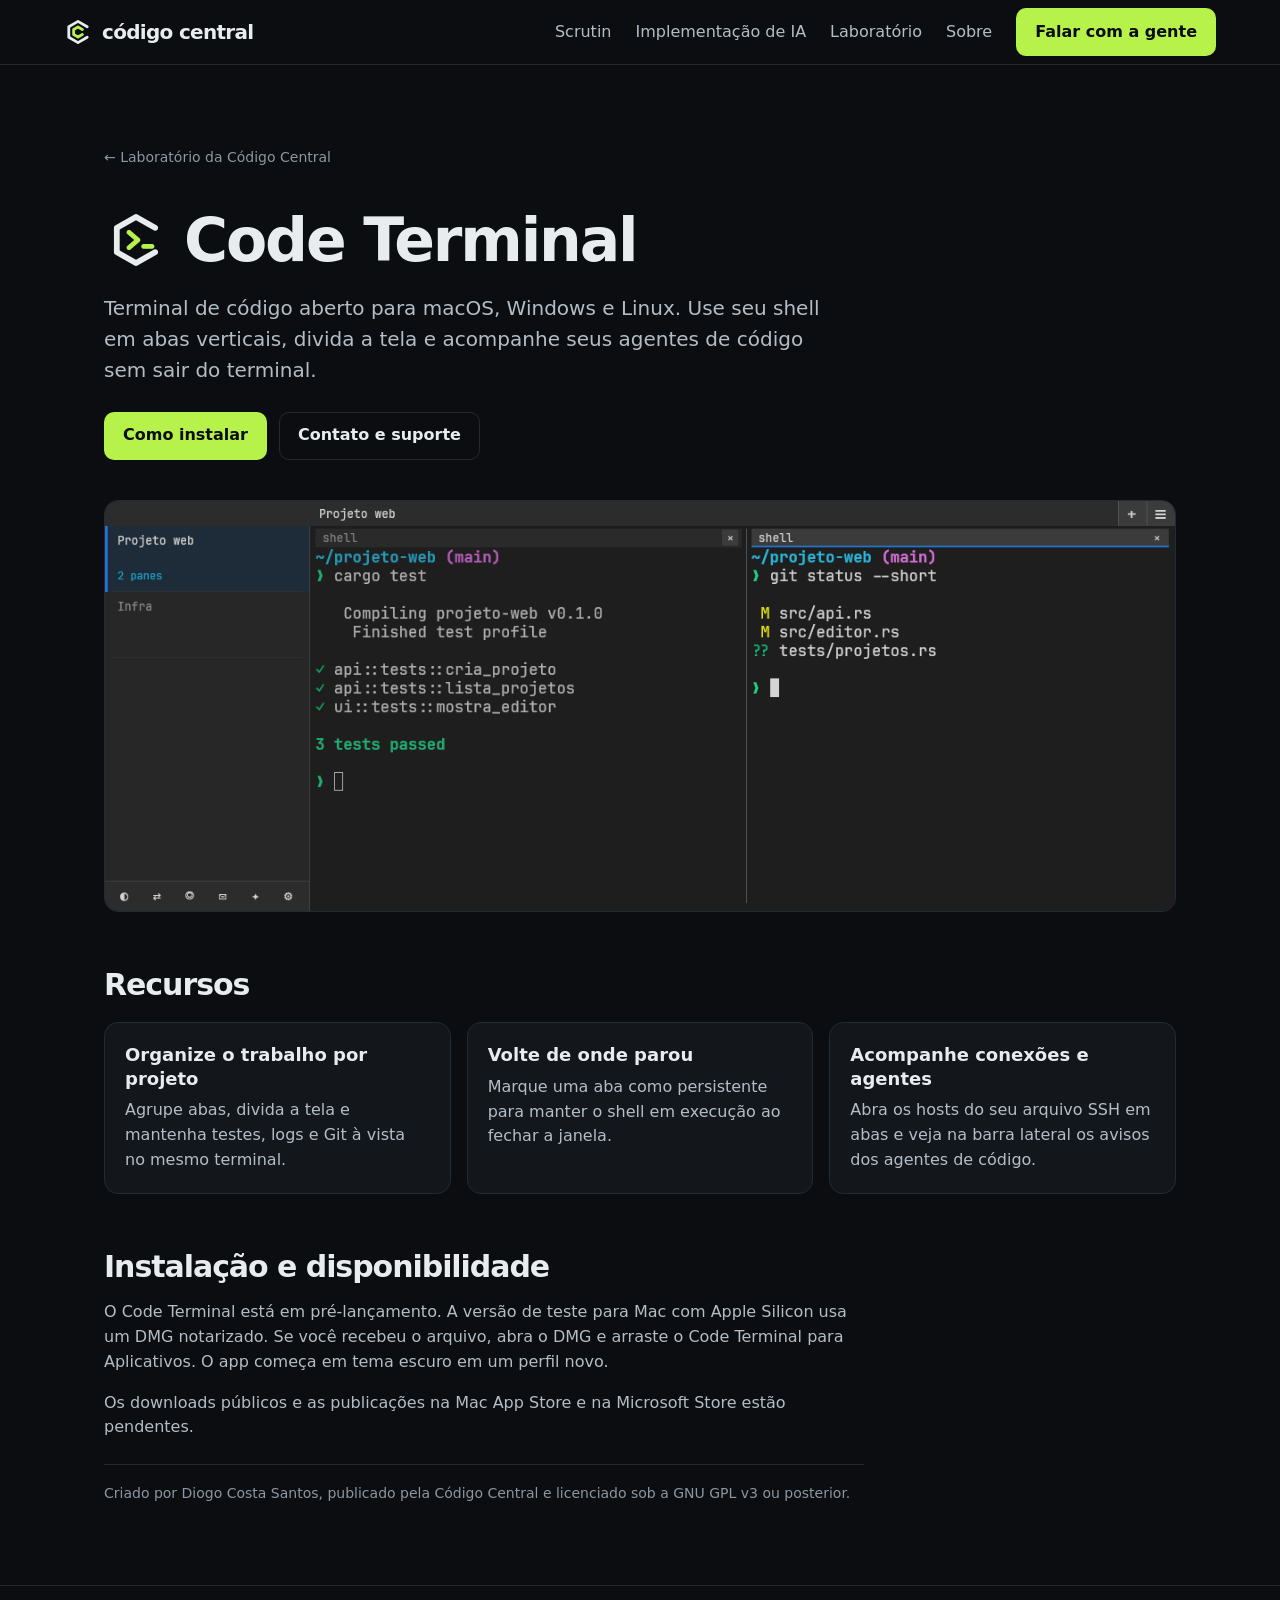
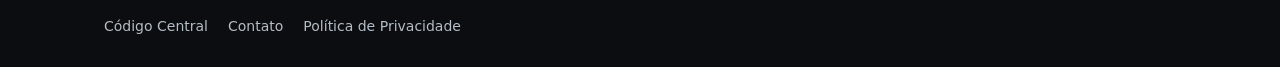
==== index.html @ 64b1bf0b "Publish Code Terminal product website" ====
<!doctype html>
<html lang="pt-BR">
<head>
  <meta charset="utf-8">
  <meta name="viewport" content="width=device-width, initial-scale=1">
  <meta name="theme-color" content="#0b0d10">
  <title>Code Terminal | Terminal de código aberto</title>
  <meta name="description" content="Terminal da Código Central para macOS, Windows e Linux, com abas verticais, painéis divididos, SSH e integração com agentes de código.">
  <link rel="canonical" href="https://codeterminal.codigocentral.com.br/">
  <meta property="og:type" content="website">
  <meta property="og:locale" content="pt_BR">
  <meta property="og:title" content="Code Terminal | Terminal de código aberto">
  <meta property="og:description" content="Use seu shell em abas verticais e acompanhe agentes de código sem sair do terminal.">
  <meta property="og:url" content="https://codeterminal.codigocentral.com.br/">
  <meta property="og:image" content="https://codeterminal.codigocentral.com.br/assets/interface.png">
  <meta property="og:image:alt" content="Code Terminal em tema escuro com dois painéis lado a lado">
  <link rel="icon" href="./assets/logo.png" type="image/png">
  <link rel="stylesheet" href="./styles.css">
</head>
<body>
  <header class="site-header">
    <div class="header-inner">
      <a class="brand" href="https://codigocentral.com.br/">
        <img src="./assets/codigo-central.svg" width="28" height="28" alt="">
        código central
      </a>
      <nav class="desktop-nav" aria-label="Navegação principal">
        <a href="https://scrutin.dev/">Scrutin</a>
        <a href="https://codigocentral.com.br/consultoria-ia">Implementação de IA</a>
        <a href="https://codigocentral.com.br/#laboratorio">Laboratório</a>
        <a href="https://codigocentral.com.br/sobre">Sobre</a>
        <a class="button primary" href="https://codigocentral.com.br/contato">Falar com a gente</a>
      </nav>
      <details class="mobile-nav">
        <summary aria-label="Menu">☰</summary>
        <nav aria-label="Navegação principal">
          <a href="https://scrutin.dev/">Scrutin</a>
          <a href="https://codigocentral.com.br/consultoria-ia">Implementação de IA</a>
          <a href="https://codigocentral.com.br/#laboratorio">Laboratório</a>
          <a href="https://codigocentral.com.br/sobre">Sobre</a>
          <a href="https://codigocentral.com.br/contato">Falar com a gente</a>
        </nav>
      </details>
    </div>
  </header>
  <main class="content">
    <a class="back" href="https://codigocentral.com.br/#laboratorio">← Laboratório da Código Central</a>
    <header class="hero">
      <div class="title">
        <img src="./assets/logo.png" width="64" height="64" alt="">
        <h1>Code Terminal</h1>
      </div>
      <p>Terminal de código aberto para macOS, Windows e Linux. Use seu shell em abas verticais, divida a tela e acompanhe seus agentes de código sem sair do terminal.</p>
      <div class="actions">
        <a class="button primary" href="#instalacao">Como instalar</a>
        <a class="button" href="https://codigocentral.com.br/contato">Contato e suporte</a>
      </div>
    </header>
    <img class="preview" src="./assets/interface.png" width="1200" height="460" alt="Code Terminal no tema escuro, com abas de projeto e painéis de testes e Git lado a lado">
    <section aria-labelledby="recursos">
      <h2 id="recursos">Recursos</h2>
      <div class="cards">
        <article><h3>Organize o trabalho por projeto</h3><p>Agrupe abas, divida a tela e mantenha testes, logs e Git à vista no mesmo terminal.</p></article>
        <article><h3>Volte de onde parou</h3><p>Marque uma aba como persistente para manter o shell em execução ao fechar a janela.</p></article>
        <article><h3>Acompanhe conexões e agentes</h3><p>Abra os hosts do seu arquivo SSH em abas e veja na barra lateral os avisos dos agentes de código.</p></article>
      </div>
    </section>
    <section class="installation" aria-labelledby="instalacao">
      <h2 id="instalacao">Instalação e disponibilidade</h2>
      <p>O Code Terminal está em pré-lançamento. A versão de teste para Mac com Apple Silicon usa um DMG notarizado. Se você recebeu o arquivo, abra o DMG e arraste o Code Terminal para Aplicativos. O app começa em tema escuro em um perfil novo.</p>
      <p>Os downloads públicos e as publicações na Mac App Store e na Microsoft Store estão pendentes.</p>
      <p class="credits">Criado por Diogo Costa Santos, publicado pela Código Central e licenciado sob a GNU GPL v3 ou posterior.</p>
    </section>
  </main>
  <footer class="site-footer">
    <div class="content footer-inner">
      <a href="https://codigocentral.com.br/">Código Central</a>
      <a href="https://codigocentral.com.br/contato">Contato</a>
      <a href="https://codigocentral.com.br/PoliticaDePrivacidade">Política de Privacidade</a>
    </div>
  </footer>
</body>
</html>
---- styles.css ----
:root {
  color-scheme: dark;
  --background: #0b0d10;
  --surface: #13171c;
  --border: #232a32;
  --text: #e8ecef;
  --muted: #b4bdc6;
  --subtle: #8c97a2;
  --accent: #b6f24a;
}
*, *::before, *::after { box-sizing: border-box; }
body { margin: 0; background: var(--background); color: var(--text); font: 1rem/1.55 system-ui, sans-serif; }
a { color: inherit; }
a:focus-visible, summary:focus-visible { outline: 2px solid var(--accent); outline-offset: 4px; }
.site-header { position: sticky; top: 0; z-index: 1; background: var(--background); border-bottom: 1px solid var(--border); }
.header-inner { display: flex; justify-content: space-between; align-items: center; min-height: 64px; max-width: 1200px; padding: 8px 24px; margin: auto; }
.brand { display: flex; align-items: center; gap: 10px; font-size: 1.25rem; font-weight: 750; letter-spacing: -.035em; }
.brand, .site-header a, .back, .button, .site-footer a { text-decoration: none; }
.desktop-nav { display: flex; align-items: center; gap: 24px; }
.desktop-nav > a:not(.button), .site-footer a { color: var(--muted); }
.desktop-nav > a:not(.button):hover, .back:hover, .site-footer a:hover { color: var(--accent); }
.mobile-nav { display: none; position: relative; }
.mobile-nav summary { cursor: pointer; list-style: none; min-width: 44px; min-height: 44px; display: grid; place-items: center; }
.mobile-nav summary::-webkit-details-marker { display: none; }
.mobile-nav nav { position: absolute; top: 100%; right: 0; width: max-content; display: grid; padding: 10px; background: var(--surface); border: 1px solid var(--border); border-radius: 10px; }
.mobile-nav nav a { padding: 8px 12px; }
.mobile-nav nav a:hover { color: var(--accent); }
.content { max-width: 1120px; padding-inline: 24px; margin-inline: auto; }
main.content { padding-block: 80px; }
.back { color: var(--subtle); font-size: .875rem; }
.hero { max-width: 720px; margin-block: 36px 40px; }
.title { display: flex; align-items: center; gap: 16px; margin-bottom: 18px; }
.title img { flex: 0 0 auto; }
h1, h2, h3, p { margin: 0; }
h1, h2 { line-height: 1.15; letter-spacing: -.035em; }
h1 { font-size: clamp(2.2rem, 5vw, 3.75rem); }
h2 { font-size: clamp(1.5rem, 3vw, 1.875rem); }
h3 { font-size: 1.125rem; line-height: 1.3; }
p { color: var(--muted); }
.hero p { font-size: clamp(1.125rem, 2.2vw, 1.25rem); }
.actions { display: flex; flex-wrap: wrap; gap: 12px; margin-top: 26px; }
.button { display: inline-flex; align-items: center; justify-content: center; min-height: 48px; padding: 9px 18px; border: 1px solid var(--border); border-radius: 10px; font-weight: 650; }
.button:hover { border-color: var(--subtle); }
.button.primary { background: var(--accent); color: var(--background); border-color: transparent; }
.button.primary:hover { opacity: .9; }
.preview { display: block; width: 100%; height: auto; border: 1px solid var(--border); border-radius: 14px; }
main section { margin-top: 56px; }
.cards { display: grid; grid-template-columns: repeat(3, minmax(0, 1fr)); gap: 16px; margin-top: 20px; }
.cards article { padding: 20px; background: var(--surface); border: 1px solid var(--border); border-radius: 14px; }
.cards p { margin-top: 8px; }
.installation { max-width: 760px; }
.installation h2 { scroll-margin-top: 96px; }
.installation p { margin-top: 16px; }
.installation .credits { margin-top: 24px; padding-top: 18px; border-top: 1px solid var(--border); font-size: .875rem; color: var(--subtle); }
.site-footer { border-top: 1px solid var(--border); }
.footer-inner { display: flex; flex-wrap: wrap; gap: 20px; padding-block: 30px; font-size: .875rem; }
@media (max-width: 800px) {
  .desktop-nav { display: none; }
  .mobile-nav { display: block; }
  main.content { padding-top: 56px; }
  .cards { grid-template-columns: 1fr; }
}
@media (max-width: 380px) {
  .title { gap: 12px; }
  .title img { width: 52px; height: 52px; }
  .button { padding-inline: 14px; }
}
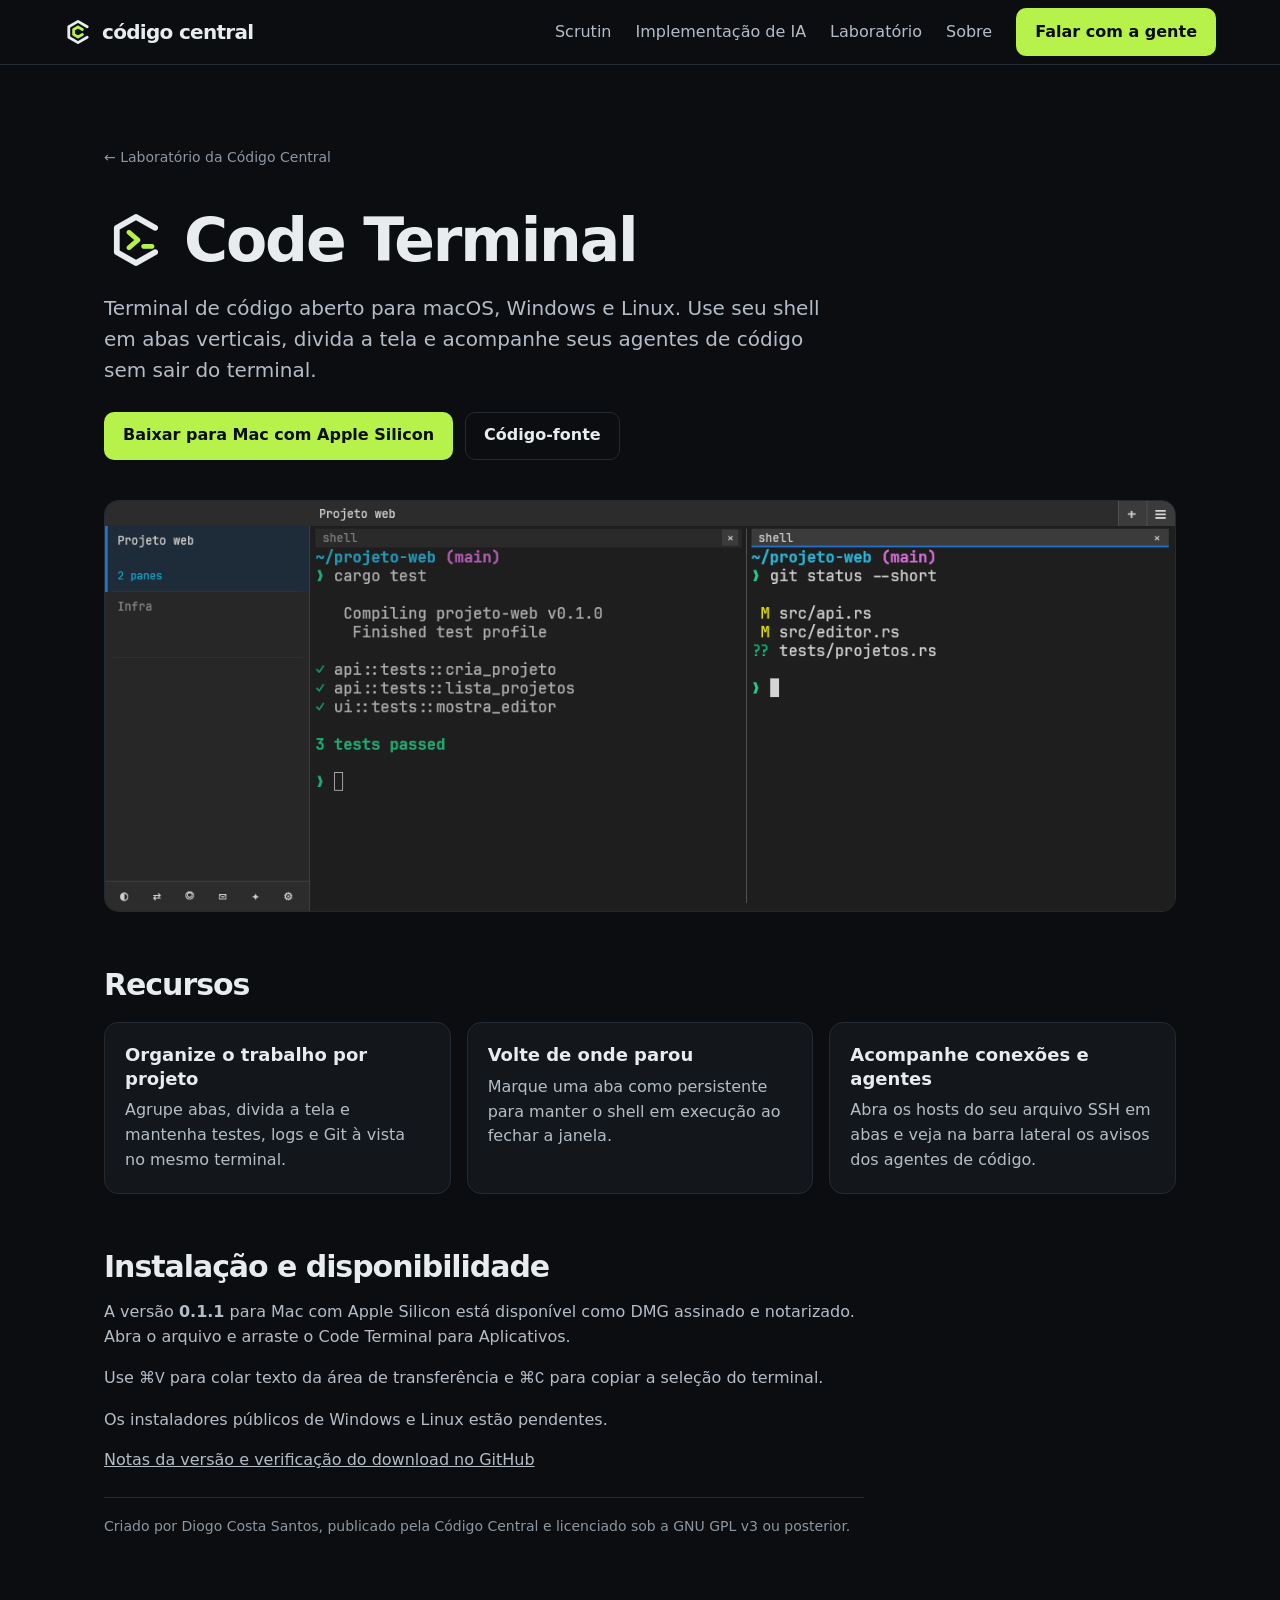
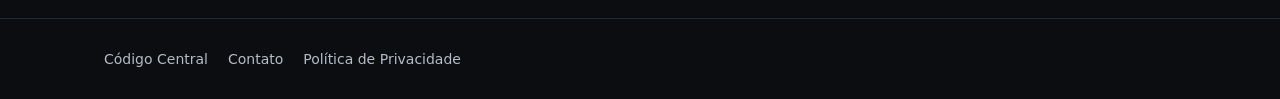
==== commit 2f0631d4: "Publish Code Terminal 0.1.1 downloads" ====
--- a/index.html
+++ b/index.html
@@ -52,8 +52,8 @@
       </div>
       <p>Terminal de código aberto para macOS, Windows e Linux. Use seu shell em abas verticais, divida a tela e acompanhe seus agentes de código sem sair do terminal.</p>
       <div class="actions">
-        <a class="button primary" href="#instalacao">Como instalar</a>
-        <a class="button" href="https://codigocentral.com.br/contato">Contato e suporte</a>
+        <a class="button primary" href="https://github.com/codigocentral/code-terminal/releases/download/v0.1.1/CodeTerminal-0.1.1-macos-arm64-notarized.dmg">Baixar para Mac com Apple Silicon</a>
+        <a class="button" href="https://github.com/codigocentral/code-terminal/releases/download/v0.1.1/CodeTerminal-0.1.1-source.tar.gz">Código-fonte</a>
       </div>
     </header>
     <img class="preview" src="./assets/interface.png" width="1200" height="460" alt="Code Terminal no tema escuro, com abas de projeto e painéis de testes e Git lado a lado">
@@ -67,8 +67,10 @@
     </section>
     <section class="installation" aria-labelledby="instalacao">
       <h2 id="instalacao">Instalação e disponibilidade</h2>
-      <p>O Code Terminal está em pré-lançamento. A versão de teste para Mac com Apple Silicon usa um DMG notarizado. Se você recebeu o arquivo, abra o DMG e arraste o Code Terminal para Aplicativos. O app começa em tema escuro em um perfil novo.</p>
-      <p>Os downloads públicos e as publicações na Mac App Store e na Microsoft Store estão pendentes.</p>
+      <p>A versão <strong>0.1.1</strong> para Mac com Apple Silicon está disponível como DMG assinado e notarizado. Abra o arquivo e arraste o Code Terminal para Aplicativos.</p>
+      <p>Use <kbd>⌘V</kbd> para colar texto da área de transferência e <kbd>⌘C</kbd> para copiar a seleção do terminal.</p>
+      <p>Os instaladores públicos de Windows e Linux estão pendentes.</p>
+      <p><a href="https://github.com/codigocentral/code-terminal/releases/tag/v0.1.1">Notas da versão e verificação do download no GitHub</a></p>
       <p class="credits">Criado por Diogo Costa Santos, publicado pela Código Central e licenciado sob a GNU GPL v3 ou posterior.</p>
     </section>
   </main>
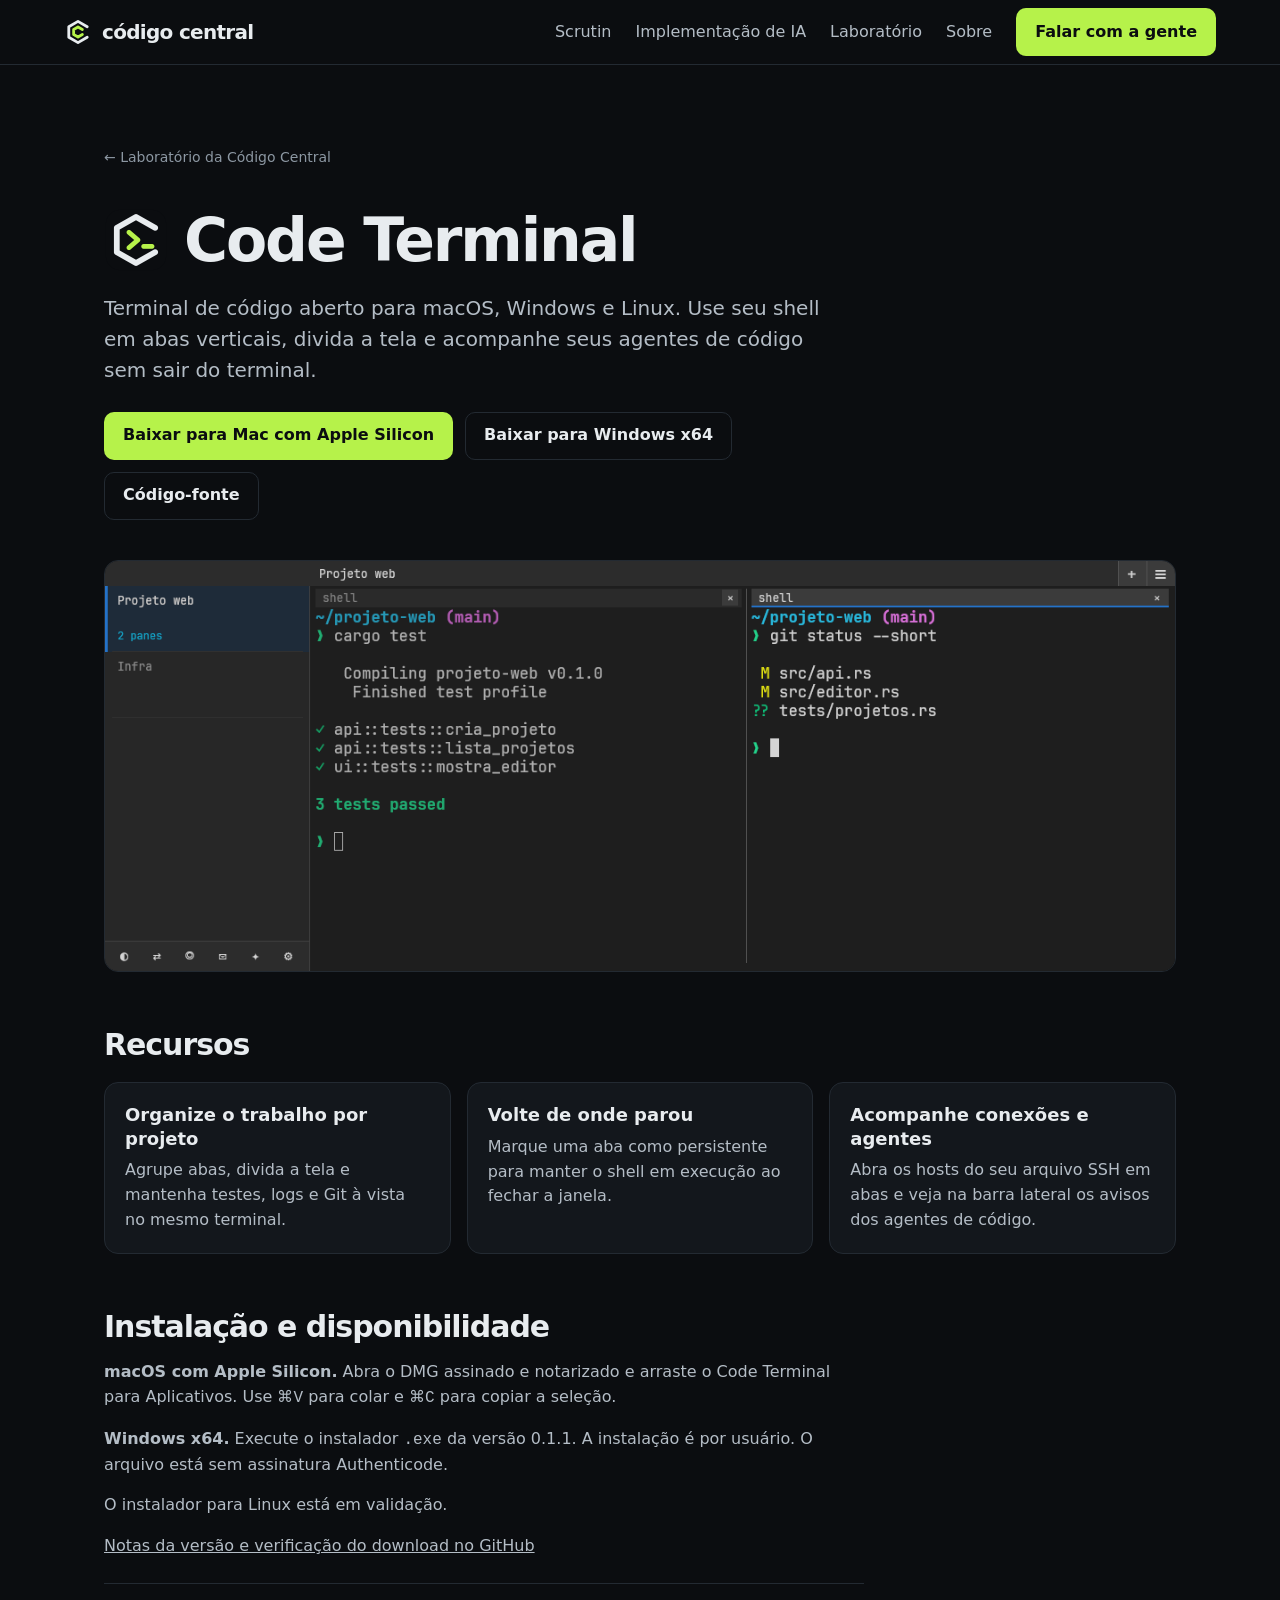
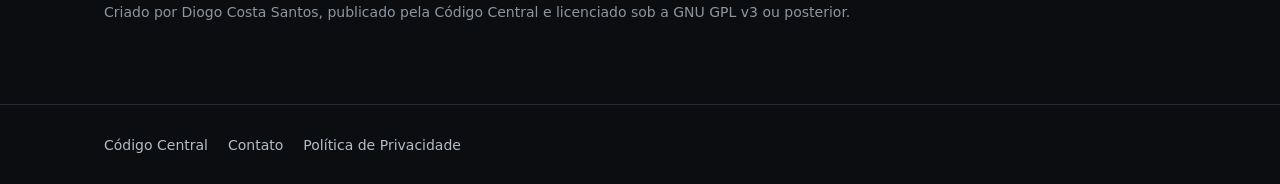
==== commit dd2f5672: "Add the Windows installer download" ====
--- a/index.html
+++ b/index.html
@@ -53,6 +53,7 @@
       <p>Terminal de código aberto para macOS, Windows e Linux. Use seu shell em abas verticais, divida a tela e acompanhe seus agentes de código sem sair do terminal.</p>
       <div class="actions">
         <a class="button primary" href="https://github.com/codigocentral/code-terminal/releases/download/v0.1.1/CodeTerminal-0.1.1-macos-arm64-notarized.dmg">Baixar para Mac com Apple Silicon</a>
+        <a class="button" href="https://github.com/codigocentral/code-terminal/releases/download/v0.1.1/CodeTerminal-0.1.1-windows-x64-setup.exe">Baixar para Windows x64</a>
         <a class="button" href="https://github.com/codigocentral/code-terminal/releases/download/v0.1.1/CodeTerminal-0.1.1-source.tar.gz">Código-fonte</a>
       </div>
     </header>
@@ -67,9 +68,9 @@
     </section>
     <section class="installation" aria-labelledby="instalacao">
       <h2 id="instalacao">Instalação e disponibilidade</h2>
-      <p>A versão <strong>0.1.1</strong> para Mac com Apple Silicon está disponível como DMG assinado e notarizado. Abra o arquivo e arraste o Code Terminal para Aplicativos.</p>
-      <p>Use <kbd>⌘V</kbd> para colar texto da área de transferência e <kbd>⌘C</kbd> para copiar a seleção do terminal.</p>
-      <p>Os instaladores públicos de Windows e Linux estão pendentes.</p>
+      <p><strong>macOS com Apple Silicon.</strong> Abra o DMG assinado e notarizado e arraste o Code Terminal para Aplicativos. Use <kbd>⌘V</kbd> para colar e <kbd>⌘C</kbd> para copiar a seleção.</p>
+      <p><strong>Windows x64.</strong> Execute o instalador <code>.exe</code> da versão 0.1.1. A instalação é por usuário. O arquivo está sem assinatura Authenticode.</p>
+      <p>O instalador para Linux está em validação.</p>
       <p><a href="https://github.com/codigocentral/code-terminal/releases/tag/v0.1.1">Notas da versão e verificação do download no GitHub</a></p>
       <p class="credits">Criado por Diogo Costa Santos, publicado pela Código Central e licenciado sob a GNU GPL v3 ou posterior.</p>
     </section>
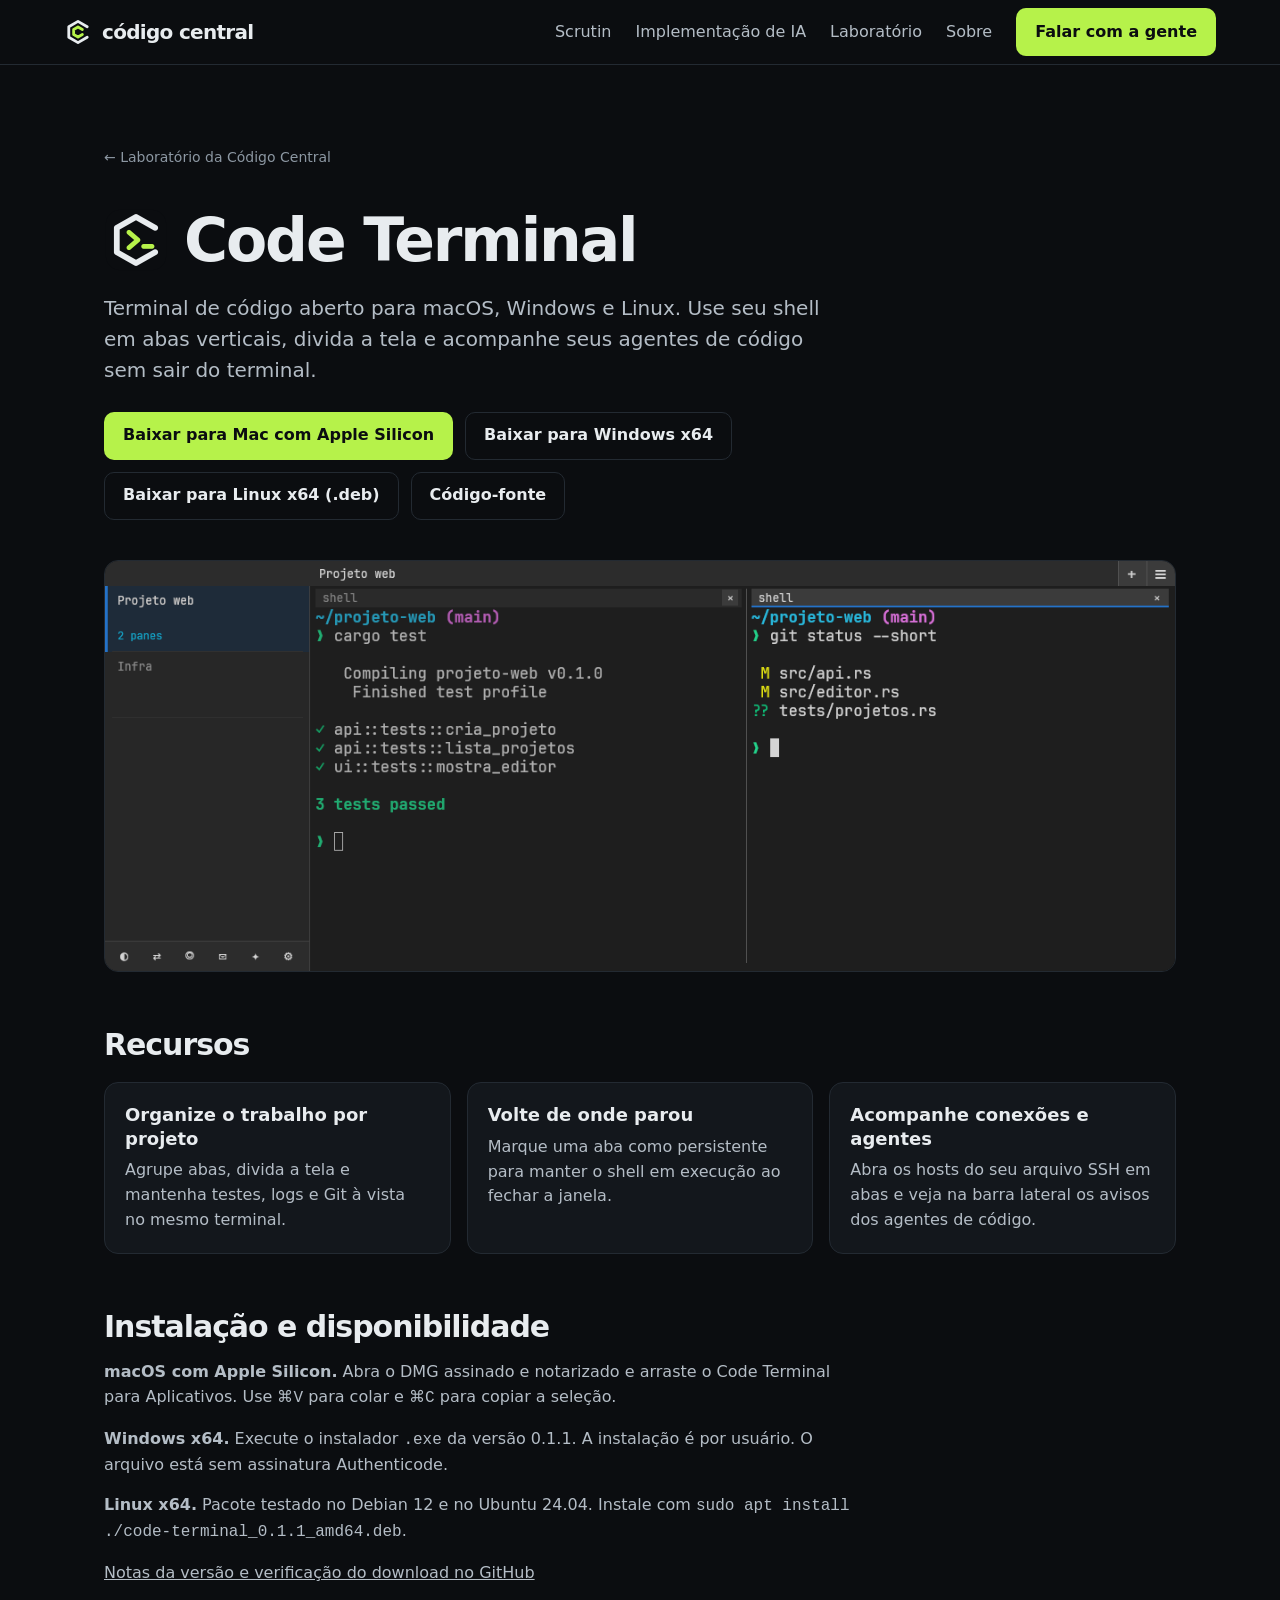
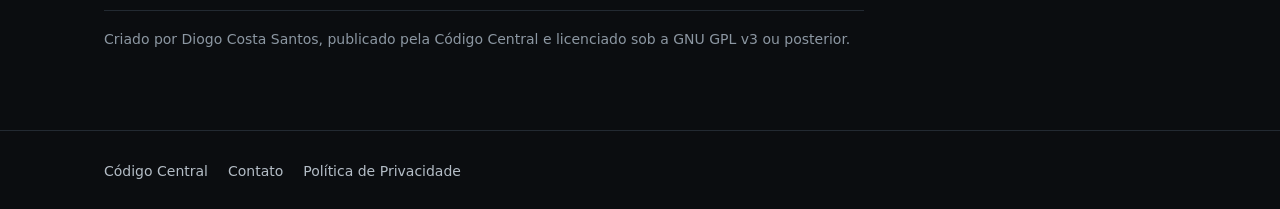
==== commit 949fb9a9: "Add the Linux installer download" ====
--- a/index.html
+++ b/index.html
@@ -54,6 +54,7 @@
       <div class="actions">
         <a class="button primary" href="https://github.com/codigocentral/code-terminal/releases/download/v0.1.1/CodeTerminal-0.1.1-macos-arm64-notarized.dmg">Baixar para Mac com Apple Silicon</a>
         <a class="button" href="https://github.com/codigocentral/code-terminal/releases/download/v0.1.1/CodeTerminal-0.1.1-windows-x64-setup.exe">Baixar para Windows x64</a>
+        <a class="button" href="https://github.com/codigocentral/code-terminal/releases/download/v0.1.1/code-terminal_0.1.1_amd64.deb">Baixar para Linux x64 (.deb)</a>
         <a class="button" href="https://github.com/codigocentral/code-terminal/releases/download/v0.1.1/CodeTerminal-0.1.1-source.tar.gz">Código-fonte</a>
       </div>
     </header>
@@ -70,7 +71,7 @@
       <h2 id="instalacao">Instalação e disponibilidade</h2>
       <p><strong>macOS com Apple Silicon.</strong> Abra o DMG assinado e notarizado e arraste o Code Terminal para Aplicativos. Use <kbd>⌘V</kbd> para colar e <kbd>⌘C</kbd> para copiar a seleção.</p>
       <p><strong>Windows x64.</strong> Execute o instalador <code>.exe</code> da versão 0.1.1. A instalação é por usuário. O arquivo está sem assinatura Authenticode.</p>
-      <p>O instalador para Linux está em validação.</p>
+      <p><strong>Linux x64.</strong> Pacote testado no Debian 12 e no Ubuntu 24.04. Instale com <code>sudo apt install ./code-terminal_0.1.1_amd64.deb</code>.</p>
       <p><a href="https://github.com/codigocentral/code-terminal/releases/tag/v0.1.1">Notas da versão e verificação do download no GitHub</a></p>
       <p class="credits">Criado por Diogo Costa Santos, publicado pela Código Central e licenciado sob a GNU GPL v3 ou posterior.</p>
     </section>
